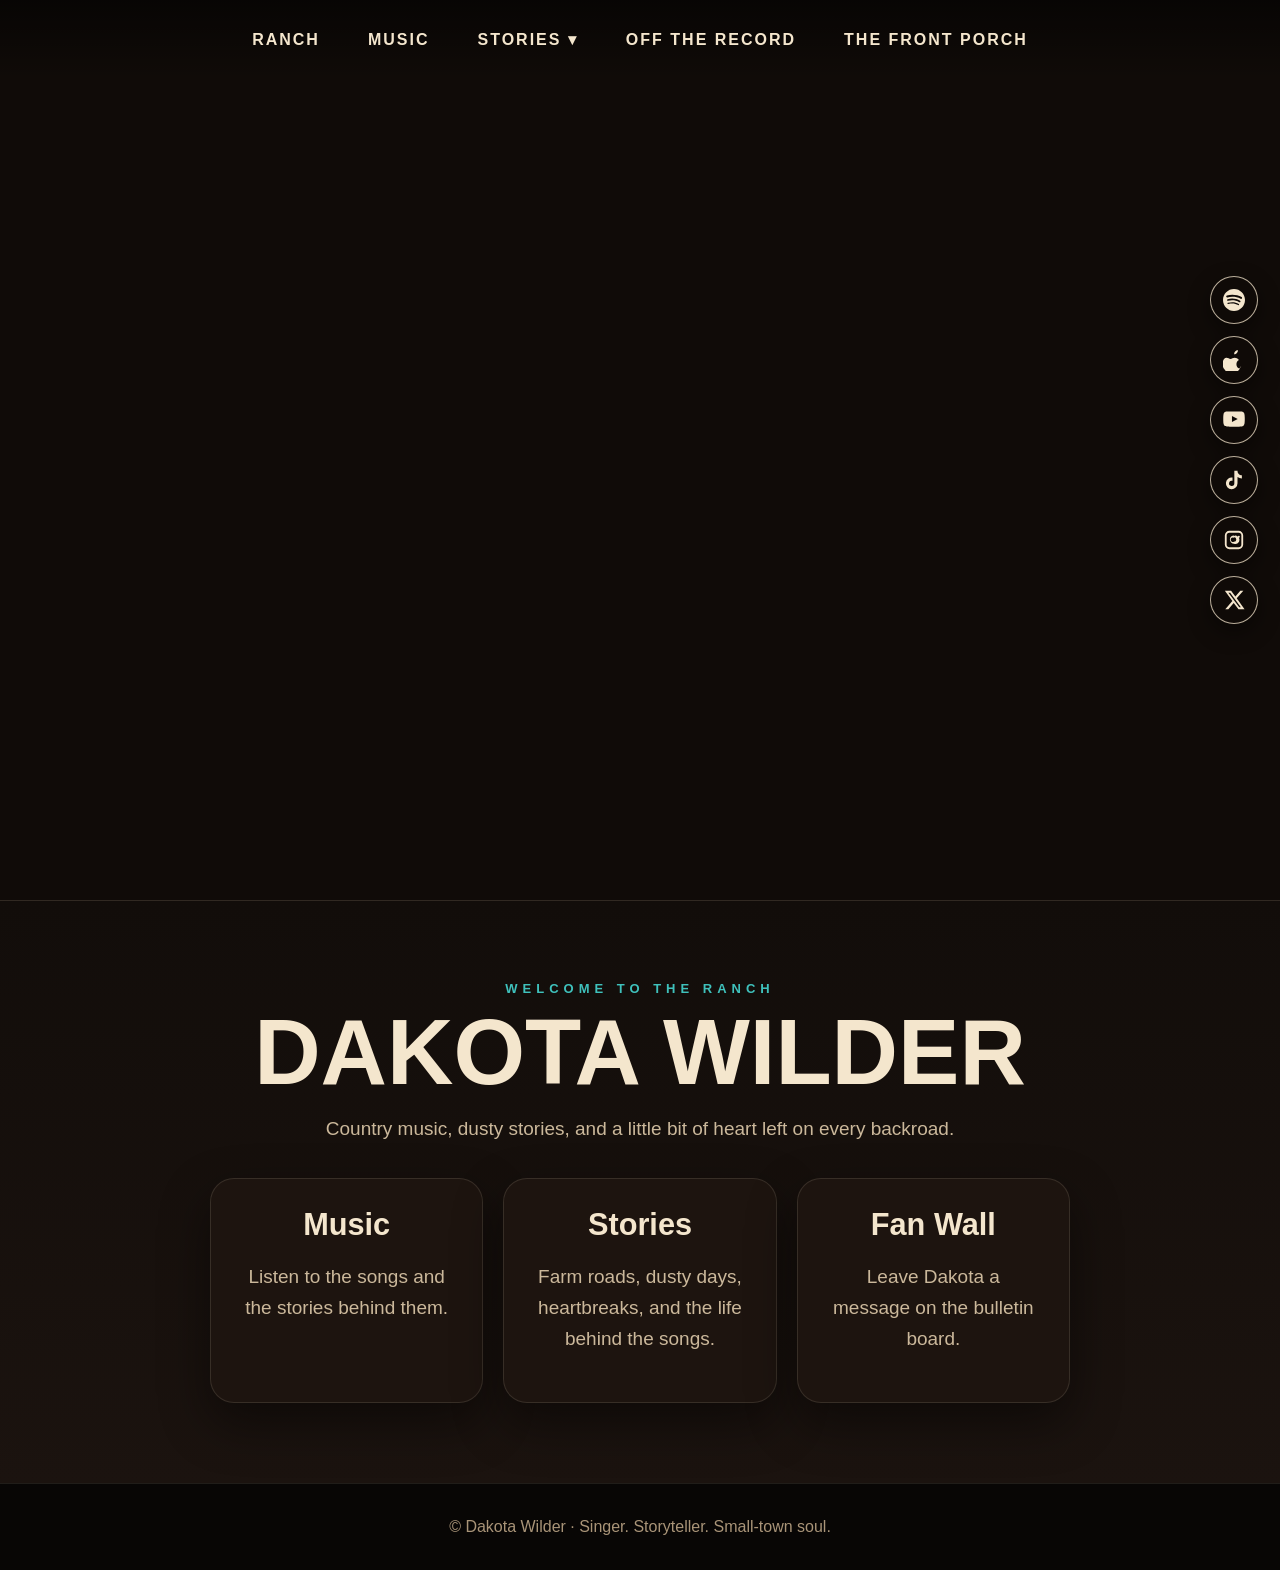
==== index.html @ b282b976 "Clean website structure and update music previews" ====
<!DOCTYPE html><html lang="en"><head><meta charset="UTF-8"><meta name="viewport" content="width=device-width, initial-scale=1.0"><title>Dakota Wilder | Official Website</title><meta name="description" content="Official website for country artist Dakota Wilder."><link rel="icon" href="favicon.ico" sizes="any"><link rel="icon" type="image/png" href="dw-favicon.png"><link rel="apple-touch-icon" href="dw-favicon.png"><link rel="stylesheet" href="css/styles.css"></head><body><header class="site-header"><button class="mobile-menu-btn" type="button">Menu</button><nav class="nav">
    <a class="nav-link" href="index.html">Ranch</a>
    <a class="nav-link" href="music.html">Music</a>

    <div class="nav-item">
        <button class="menu-toggle" type="button">Stories ▾</button>
        <div class="dropdown-menu">
            <a href="about.html">My Story</a>
            <a href="campfire-stories.html">Campfire Journal</a>
        </div>
    </div>

    <a class="nav-link" href="backroad-gallery.html">Off the Record</a>
    <a class="nav-link" href="fan-wall.html">The Front Porch</a>
</nav></header><div class="social-rail"><a class="icon-btn" href="https://open.spotify.com/artist/5qJsiSGEAFm5tGvDlnrL5n" target="_blank" rel="noopener" aria-label="Spotify"><svg viewBox="0 0 24 24"><path d="M12 0C5.37 0 0 5.37 0 12s5.37 12 12 12 12-5.37 12-12S18.63 0 12 0zm5.5 17.34c-.22.35-.69.46-1.04.24-2.86-1.75-6.46-2.15-10.7-1.18-.4.09-.8-.16-.89-.56-.09-.4.16-.8.56-.89 4.64-1.06 8.62-.6 11.83 1.36.35.22.46.68.24 1.03zm1.48-3.29c-.28.43-.85.56-1.28.28-3.27-2.01-8.25-2.59-12.12-1.42-.49.15-1.01-.13-1.16-.62-.15-.49.13-1.01.62-1.16 4.41-1.34 9.89-.69 13.66 1.62.43.27.56.84.28 1.3zm.13-3.42C15.18 8.3 8.7 8.09 4.95 9.22c-.59.18-1.21-.15-1.39-.74-.18-.59.15-1.21.74-1.39 4.31-1.31 11.46-1.06 16 1.63.53.31.71 1 .39 1.53-.31.53-1 .71-1.58.38z"/></svg></a><a class="icon-btn" href="https://music.apple.com/za/artist/dakota-wilder/1894577839" target="_blank" rel="noopener" aria-label="Apple Music"><svg viewBox="0 0 24 24"><path d="M16.36 1.43c0 1.08-.44 2.1-1.17 2.88-.76.82-2.02 1.45-3.03 1.36-.13-1.04.36-2.15 1.08-2.92.78-.84 2.14-1.48 3.12-1.32zm3.55 16.92c-.58 1.33-.86 1.93-1.61 3.11-1.05 1.62-2.53 3.64-4.36 3.66-1.63.02-2.05-1.06-4.26-1.04-2.21.01-2.67 1.07-4.3 1.05-1.83-.02-3.23-1.84-4.28-3.46C-1.93 16.94-.25 9.83 3.62 9.58c1.88-.12 3.05 1.22 4.6 1.22 1.5 0 2.42-1.23 4.58-1.23 1.64 0 3.38.89 4.58 2.43-4.02 2.2-3.37 7.94.53 9.35z"/></svg></a><a class="icon-btn" href="https://www.youtube.com/@dakotawilderofficial" target="_blank" rel="noopener" aria-label="YouTube"><svg viewBox="0 0 24 24"><path d="M23.5 6.2s-.23-1.63-.94-2.35c-.9-.94-1.91-.95-2.37-1C16.88 2.6 12 2.6 12 2.6h-.01s-4.88 0-8.19.25c-.46.05-1.47.06-2.37 1C.72 4.57.5 6.2.5 6.2S.26 8.12.26 10.04v1.8c0 1.92.24 3.84.24 3.84s.23 1.63.94 2.35c.9.94 2.08.91 2.61 1.01 1.89.18 7.95.24 7.95.24s4.89-.01 8.2-.26c.46-.05 1.47-.06 2.37-1 .71-.72.94-2.35.94-2.35s.24-1.92.24-3.84v-1.8c0-1.92-.24-3.84-.24-3.84zM9.78 14.2V7.54l6.28 3.34-6.28 3.32z"/></svg></a><a class="icon-btn" href="https://www.tiktok.com/@dakotawilderofficial" target="_blank" rel="noopener" aria-label="TikTok"><svg viewBox="0 0 24 24"><path d="M19.59 6.69a4.83 4.83 0 0 1-3.77-4.25V2h-3.45v13.67a2.89 2.89 0 1 1-2-2.75V9.4a6.33 6.33 0 1 0 5.45 6.27V8.72a8.16 8.16 0 0 0 4.77 1.52V6.79c-.34 0-.67-.04-1-.1z"/></svg></a><a class="icon-btn" href="https://www.instagram.com/dakotawildercountry/" target="_blank" rel="noopener" aria-label="Instagram"><svg viewBox="0 0 24 24"><path d="M7 2h10a5 5 0 0 1 5 5v10a5 5 0 0 1-5 5H7a5 5 0 0 1-5-5V7a5 5 0 0 1 5-5zm0 2a3 3 0 0 0-3 3v10a3 3 0 0 0 3 3h10a3 3 0 0 0 3-3V7a3 3 0 0 0-3-3H7zm5 3.5A4.5 4.5 0 1 1 12 16a4.5 4.5 0 0 1 0-9zm0 2A2.5 2.5 0 1 0 12 14a2.5 2.5 0 0 0 0-5zm5.25-2.15a1.1 1.1 0 1 1-1.1 1.1 1.1 1.1 0 0 1 1.1-1.1z"/></svg></a><a class="icon-btn" href="https://x.com/DakotaWCountry" target="_blank" rel="noopener" aria-label="X"><svg viewBox="0 0 24 24"><path d="M18.9 2h3.3l-7.2 8.2L23.5 22h-6.6l-5.2-6.8L5.8 22H2.5l7.7-8.8L2 2h6.8l4.7 6.2L18.9 2zm-1.2 17.9h1.8L7.8 4H5.9l11.8 15.9z"/></svg></a></div><section class="hero"></section><main><section class="section home-intro"><div class="wrap"><div class="eyebrow">Welcome to the Ranch</div><h1>Dakota Wilder</h1><p>Country music, dusty stories, and a little bit of heart left on every backroad.</p><div class="card-grid"><a class="feature-card" href="music.html"><h3>Music</h3><p>Listen to the songs and the stories behind them.</p></a><a class="feature-card" href="about.html"><h3>Stories</h3><p>Farm roads, dusty days, heartbreaks, and the life behind the songs.</p></a><a class="feature-card" href="fan-wall.html"><h3>Fan Wall</h3><p>Leave Dakota a message on the bulletin board.</p></a></div></div></section></main><footer class="site-footer">© Dakota Wilder · Singer. Storyteller. Small-town soul.</footer><script src="main.js"></script></body></html>
---- css/styles.css ----
:root{--bg:#100b08;--panel:#1d140f;--cream:#f4e6cd;--muted:#cbb89b;--line:#6e4a2d;--teal:#3fc1bc;--gold:#c9823c;--shadow:rgba(0,0,0,.45)}*{box-sizing:border-box}body{margin:0;background:var(--bg);color:var(--cream);font-family:"Avenir Next",Avenir,Montserrat,Helvetica,Arial,sans-serif}a{color:inherit;text-decoration:none}.site-header{position:fixed;top:0;left:0;right:0;z-index:1000;display:flex;justify-content:center;padding:18px 6%;background:linear-gradient(to bottom,rgba(8,5,3,.92),rgba(8,5,3,.62),rgba(8,5,3,0))}.nav{display:flex;gap:28px;align-items:center}.nav-link,.menu-toggle{border:0;background:transparent;color:var(--cream);font:inherit;font-weight:900;letter-spacing:2px;text-transform:uppercase;cursor:pointer;padding:12px 10px}.nav-item{position:relative}.dropdown-menu{position:absolute;top:100%;left:50%;transform:translateX(-50%);min-width:230px;padding:10px;background:rgba(29,20,15,.98);border:1px solid var(--line);border-radius:16px;box-shadow:0 20px 45px var(--shadow);display:none}.nav-item.open .dropdown-menu{display:block}.dropdown-menu a{display:block;padding:13px 14px;border-radius:10px;font-weight:750}.dropdown-menu a:hover{background:rgba(63,193,188,.14);color:var(--teal)}.mobile-menu-btn{display:none}.hero{min-height:100vh;position:relative;background:url("hero-desktop.webp") center/cover no-repeat}.hero:after{content:"";position:absolute;inset:0;background:linear-gradient(to bottom,rgba(0,0,0,0) 55%,var(--bg) 100%)}.social-rail{position:fixed;right:22px;top:50%;transform:translateY(-50%);z-index:950;display:flex;flex-direction:column;gap:12px}.icon-btn{width:48px;height:48px;border-radius:50%;display:flex;align-items:center;justify-content:center;background:rgba(16,11,8,.78);border:1px solid rgba(244,230,205,.75);color:var(--cream);box-shadow:0 8px 22px var(--shadow);transition:.18s ease}.icon-btn:hover{color:var(--teal);border-color:var(--teal);transform:translateY(-2px)}.icon-btn svg{width:22px;height:22px;fill:currentColor}.section{padding:80px 7%;border-top:1px solid rgba(244,230,205,.1)}.wrap{max-width:1180px;margin:0 auto}.eyebrow{color:var(--teal);letter-spacing:5px;text-transform:uppercase;font-weight:900;font-size:13px;margin-bottom:14px}h1,h2,h3{margin:0;color:var(--cream)}h1{font-size:clamp(42px,8vw,92px);line-height:.92;text-transform:uppercase}h2{font-size:clamp(34px,5vw,58px);line-height:1.02;text-transform:uppercase}h3{font-size:clamp(22px,2.4vw,32px)}p{font-size:19px;line-height:1.62;color:var(--muted)}.home-intro{background:linear-gradient(180deg,#120d0a,#1b130f)}.home-intro .wrap{max-width:860px;text-align:center}.card-grid{display:grid;grid-template-columns:repeat(3,1fr);gap:20px;margin-top:34px}.feature-card,.note-card{background:var(--panel);border:1px solid rgba(244,230,205,.12);border-radius:24px;padding:28px;box-shadow:0 20px 50px var(--shadow)}.feature-card:hover{border-color:rgba(63,193,188,.55)}.page-hero{min-height:52vh;display:flex;align-items:end;padding:130px 7% 70px;background:linear-gradient(to bottom,rgba(16,11,8,.35),var(--bg)),url("hero-desktop.webp") center/cover no-repeat}.music-stack{display:grid;gap:38px}.song-row{display:grid;grid-template-columns:320px 1fr;gap:36px;align-items:center;background:var(--panel);border:1px solid rgba(244,230,205,.12);border-radius:28px;padding:24px;box-shadow:0 20px 50px var(--shadow)}.song-cover-wrap{position:relative;border-radius:22px;overflow:hidden}.song-cover{width:100%;aspect-ratio:1/1;object-fit:cover;border-radius:22px}.preview-badge{position:absolute;left:14px;bottom:14px;display:flex;align-items:center;gap:8px;padding:9px 12px;border-radius:999px;background:rgba(16,11,8,.82);border:1px solid rgba(244,230,205,.65);font-weight:900;font-size:13px}.preview-badge svg{width:16px;height:16px;fill:currentColor}.release-date{color:var(--gold);font-weight:900;letter-spacing:2px;text-transform:uppercase;margin:8px 0 14px}.stream-icons{display:flex;flex-wrap:wrap;gap:14px;margin-top:22px}.lyrics-panel{margin-top:24px;background:rgba(255,255,255,.025);border:1px solid rgba(244,230,205,.1);border-radius:20px;padding:16px}.lyrics-panel summary{cursor:pointer;font-weight:900}.lyrics-panel img{margin-top:16px;border-radius:14px;width:100%;background:#efe1c5}.story-layout{display:grid;grid-template-columns:1.1fr .9fr;gap:40px}.placeholder{min-height:260px;border:1px dashed rgba(244,230,205,.25);border-radius:24px;display:flex;align-items:center;justify-content:center;text-align:center;color:var(--muted);background:rgba(255,255,255,.025);padding:25px}.fan-form{display:grid;gap:14px;max-width:680px}input,textarea{width:100%;padding:16px 18px;border-radius:14px;border:1px solid rgba(244,230,205,.22);background:#0c0806;color:var(--cream);font:inherit}textarea{min-height:150px}.btn{border:0;border-radius:999px;padding:15px 24px;background:linear-gradient(90deg,var(--gold),var(--teal));color:#120d0a;font-weight:900;cursor:pointer}.site-footer{padding:34px 20px;text-align:center;color:#a99478;background:#080605;border-top:1px solid rgba(244,230,205,.1)}@media(max-width:900px){.site-header{padding:13px 16px;background:rgba(8,5,3,.93);justify-content:space-between}.mobile-menu-btn{display:block;border:1px solid rgba(244,230,205,.35);background:rgba(244,230,205,.06);color:var(--cream);border-radius:12px;padding:10px 12px;font-weight:900}.nav{position:absolute;top:100%;left:0;right:0;flex-direction:column;align-items:stretch;gap:0;background:rgba(8,5,3,.98);border-top:1px solid rgba(244,230,205,.12);display:none;padding:10px 16px 18px}.site-header.open .nav{display:flex}.nav-link,.menu-toggle{text-align:left;width:100%;padding:14px 4px}.dropdown-menu{position:static;transform:none;min-width:0;box-shadow:none;margin:0 0 10px;border-radius:14px}.hero{min-height:100vh;background:url("hero-mobile.webp") center top/cover no-repeat}.social-rail{right:10px;bottom:16px;top:auto;transform:none;gap:8px}.icon-btn{width:40px;height:40px}.icon-btn svg{width:19px;height:19px}.section{padding:58px 22px}.card-grid,.song-row,.story-layout{grid-template-columns:1fr}.page-hero{min-height:44vh;padding:115px 22px 48px;background:linear-gradient(to bottom,rgba(16,11,8,.3),var(--bg)),url("hero-mobile.webp") center top/cover no-repeat}}
/* Final Dakota navigation polish */

.site-header{
    position:absolute;
    top:0;
    left:0;
    width:100%;
    z-index:1000;
    background:linear-gradient(to bottom, rgba(0,0,0,.55), rgba(0,0,0,0));
    border-bottom:none;
}

.nav{
    position:relative;
    z-index:1001;
}

.nav-item{
    position:relative;
}

.dropdown-menu{
    position:absolute;
    top:100%;
    left:50%;
    transform:translateX(-50%);
    min-width:260px;
    padding:22px 0;
    margin-top:14px;
    background:rgba(24,14,10,.94);
    border:1px solid rgba(180,119,65,.45);
    border-radius:20px;
    box-shadow:0 20px 50px rgba(0,0,0,.45);
    backdrop-filter:blur(10px);
    z-index:2000;
}

.dropdown-menu a{
    display:block;
    padding:14px 32px;
    color:#fff2dc;
    text-decoration:none;
    font-weight:800;
    letter-spacing:.02em;
}

.dropdown-menu a:hover{
    color:#3fd0cf;
}

.page-hero{
    min-height:430px;
    background-size:cover;
    background-position:center;
    background-repeat:no-repeat;
}

.page-hero .wrap{
    display:none;
}

@media (max-width:768px){
    .site-header{
        position:absolute;
        background:linear-gradient(to bottom, rgba(0,0,0,.72), rgba(0,0,0,0));
    }

    .dropdown-menu{
        position:static;
        transform:none;
        margin-top:12px;
        min-width:100%;
    }

    .page-hero{
        min-height:330px;
    }
}
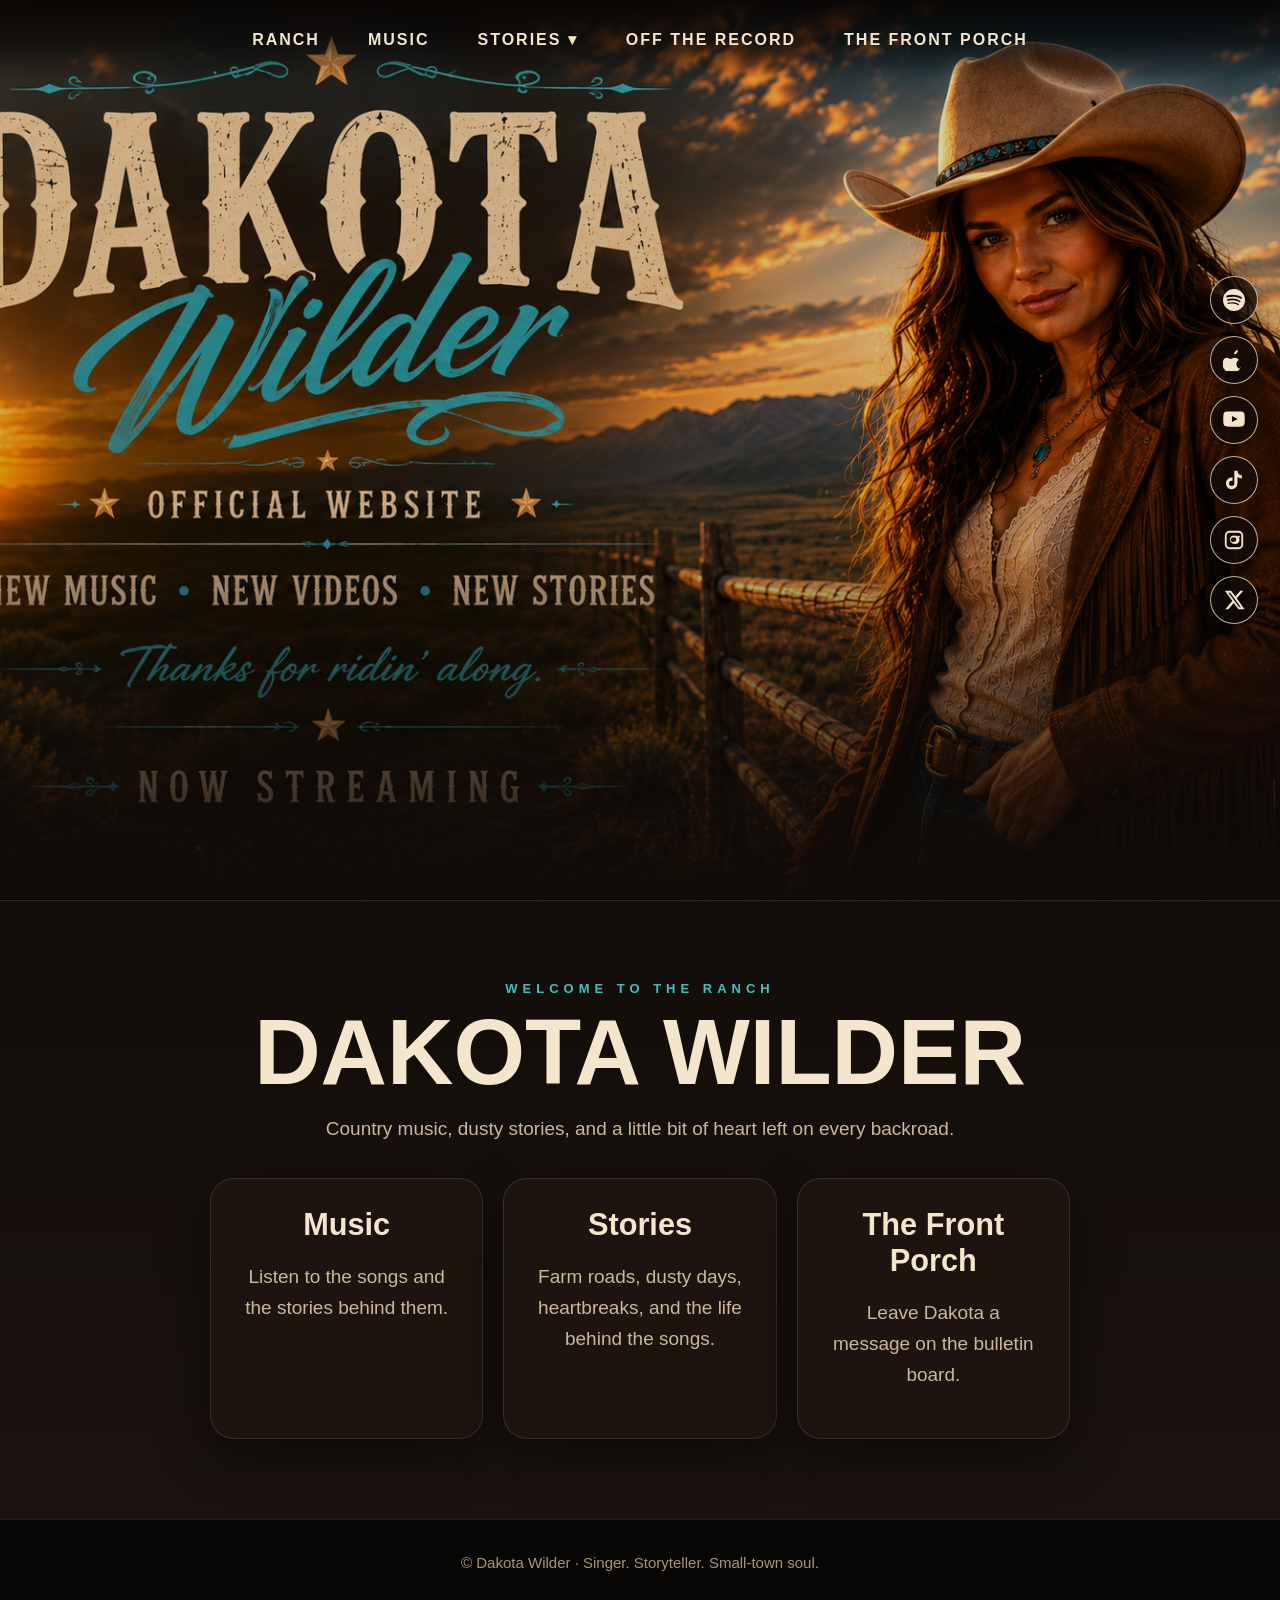
==== commit e67e9136: "Website v1.1 fixes" ====
--- a/index.html
+++ b/index.html
@@ -1,15 +1 @@
-<!DOCTYPE html><html lang="en"><head><meta charset="UTF-8"><meta name="viewport" content="width=device-width, initial-scale=1.0"><title>Dakota Wilder | Official Website</title><meta name="description" content="Official website for country artist Dakota Wilder."><link rel="icon" href="favicon.ico" sizes="any"><link rel="icon" type="image/png" href="dw-favicon.png"><link rel="apple-touch-icon" href="dw-favicon.png"><link rel="stylesheet" href="css/styles.css"></head><body><header class="site-header"><button class="mobile-menu-btn" type="button">Menu</button><nav class="nav">
-    <a class="nav-link" href="index.html">Ranch</a>
-    <a class="nav-link" href="music.html">Music</a>
-
-    <div class="nav-item">
-        <button class="menu-toggle" type="button">Stories ▾</button>
-        <div class="dropdown-menu">
-            <a href="about.html">My Story</a>
-            <a href="campfire-stories.html">Campfire Journal</a>
-        </div>
-    </div>
-
-    <a class="nav-link" href="backroad-gallery.html">Off the Record</a>
-    <a class="nav-link" href="fan-wall.html">The Front Porch</a>
-</nav></header><div class="social-rail"><a class="icon-btn" href="https://open.spotify.com/artist/5qJsiSGEAFm5tGvDlnrL5n" target="_blank" rel="noopener" aria-label="Spotify"><svg viewBox="0 0 24 24"><path d="M12 0C5.37 0 0 5.37 0 12s5.37 12 12 12 12-5.37 12-12S18.63 0 12 0zm5.5 17.34c-.22.35-.69.46-1.04.24-2.86-1.75-6.46-2.15-10.7-1.18-.4.09-.8-.16-.89-.56-.09-.4.16-.8.56-.89 4.64-1.06 8.62-.6 11.83 1.36.35.22.46.68.24 1.03zm1.48-3.29c-.28.43-.85.56-1.28.28-3.27-2.01-8.25-2.59-12.12-1.42-.49.15-1.01-.13-1.16-.62-.15-.49.13-1.01.62-1.16 4.41-1.34 9.89-.69 13.66 1.62.43.27.56.84.28 1.3zm.13-3.42C15.18 8.3 8.7 8.09 4.95 9.22c-.59.18-1.21-.15-1.39-.74-.18-.59.15-1.21.74-1.39 4.31-1.31 11.46-1.06 16 1.63.53.31.71 1 .39 1.53-.31.53-1 .71-1.58.38z"/></svg></a><a class="icon-btn" href="https://music.apple.com/za/artist/dakota-wilder/1894577839" target="_blank" rel="noopener" aria-label="Apple Music"><svg viewBox="0 0 24 24"><path d="M16.36 1.43c0 1.08-.44 2.1-1.17 2.88-.76.82-2.02 1.45-3.03 1.36-.13-1.04.36-2.15 1.08-2.92.78-.84 2.14-1.48 3.12-1.32zm3.55 16.92c-.58 1.33-.86 1.93-1.61 3.11-1.05 1.62-2.53 3.64-4.36 3.66-1.63.02-2.05-1.06-4.26-1.04-2.21.01-2.67 1.07-4.3 1.05-1.83-.02-3.23-1.84-4.28-3.46C-1.93 16.94-.25 9.83 3.62 9.58c1.88-.12 3.05 1.22 4.6 1.22 1.5 0 2.42-1.23 4.58-1.23 1.64 0 3.38.89 4.58 2.43-4.02 2.2-3.37 7.94.53 9.35z"/></svg></a><a class="icon-btn" href="https://www.youtube.com/@dakotawilderofficial" target="_blank" rel="noopener" aria-label="YouTube"><svg viewBox="0 0 24 24"><path d="M23.5 6.2s-.23-1.63-.94-2.35c-.9-.94-1.91-.95-2.37-1C16.88 2.6 12 2.6 12 2.6h-.01s-4.88 0-8.19.25c-.46.05-1.47.06-2.37 1C.72 4.57.5 6.2.5 6.2S.26 8.12.26 10.04v1.8c0 1.92.24 3.84.24 3.84s.23 1.63.94 2.35c.9.94 2.08.91 2.61 1.01 1.89.18 7.95.24 7.95.24s4.89-.01 8.2-.26c.46-.05 1.47-.06 2.37-1 .71-.72.94-2.35.94-2.35s.24-1.92.24-3.84v-1.8c0-1.92-.24-3.84-.24-3.84zM9.78 14.2V7.54l6.28 3.34-6.28 3.32z"/></svg></a><a class="icon-btn" href="https://www.tiktok.com/@dakotawilderofficial" target="_blank" rel="noopener" aria-label="TikTok"><svg viewBox="0 0 24 24"><path d="M19.59 6.69a4.83 4.83 0 0 1-3.77-4.25V2h-3.45v13.67a2.89 2.89 0 1 1-2-2.75V9.4a6.33 6.33 0 1 0 5.45 6.27V8.72a8.16 8.16 0 0 0 4.77 1.52V6.79c-.34 0-.67-.04-1-.1z"/></svg></a><a class="icon-btn" href="https://www.instagram.com/dakotawildercountry/" target="_blank" rel="noopener" aria-label="Instagram"><svg viewBox="0 0 24 24"><path d="M7 2h10a5 5 0 0 1 5 5v10a5 5 0 0 1-5 5H7a5 5 0 0 1-5-5V7a5 5 0 0 1 5-5zm0 2a3 3 0 0 0-3 3v10a3 3 0 0 0 3 3h10a3 3 0 0 0 3-3V7a3 3 0 0 0-3-3H7zm5 3.5A4.5 4.5 0 1 1 12 16a4.5 4.5 0 0 1 0-9zm0 2A2.5 2.5 0 1 0 12 14a2.5 2.5 0 0 0 0-5zm5.25-2.15a1.1 1.1 0 1 1-1.1 1.1 1.1 1.1 0 0 1 1.1-1.1z"/></svg></a><a class="icon-btn" href="https://x.com/DakotaWCountry" target="_blank" rel="noopener" aria-label="X"><svg viewBox="0 0 24 24"><path d="M18.9 2h3.3l-7.2 8.2L23.5 22h-6.6l-5.2-6.8L5.8 22H2.5l7.7-8.8L2 2h6.8l4.7 6.2L18.9 2zm-1.2 17.9h1.8L7.8 4H5.9l11.8 15.9z"/></svg></a></div><section class="hero"></section><main><section class="section home-intro"><div class="wrap"><div class="eyebrow">Welcome to the Ranch</div><h1>Dakota Wilder</h1><p>Country music, dusty stories, and a little bit of heart left on every backroad.</p><div class="card-grid"><a class="feature-card" href="music.html"><h3>Music</h3><p>Listen to the songs and the stories behind them.</p></a><a class="feature-card" href="about.html"><h3>Stories</h3><p>Farm roads, dusty days, heartbreaks, and the life behind the songs.</p></a><a class="feature-card" href="fan-wall.html"><h3>Fan Wall</h3><p>Leave Dakota a message on the bulletin board.</p></a></div></div></section></main><footer class="site-footer">© Dakota Wilder · Singer. Storyteller. Small-town soul.</footer><script src="main.js"></script></body></html>
+<!DOCTYPE html><html lang="en"><head><meta charset="UTF-8"><meta name="viewport" content="width=device-width, initial-scale=1.0"><title>Dakota Wilder | Official Website</title><meta name="description" content="Official website for country artist Dakota Wilder."><link rel="icon" href="img/ui/dw-favicon.png" sizes="any"><link rel="icon" type="image/png" href="img/ui/dw-favicon.png"><link rel="apple-touch-icon" href="img/ui/dw-favicon.png"><link rel="stylesheet" href="css/styles.css"></head><body><header class="site-header"><button class="mobile-menu-btn" type="button" aria-label="Open menu" aria-expanded="false"></button><nav class="nav" aria-label="Main navigation"><a class="nav-link" href="index.html">Ranch</a><a class="nav-link" href="music.html">Music</a><div class="nav-item"><button class="menu-toggle" type="button" aria-expanded="false">Stories ▾</button><div class="dropdown-menu"><a href="about.html">My Story</a><a href="campfire-journal.html">Campfire Journal</a></div></div><a class="nav-link" href="off-the-record.html">Off the Record</a><a class="nav-link" href="front-porch.html">The Front Porch</a></nav></header><div class="social-rail"><a class="icon-btn" href="https://open.spotify.com/artist/5qJsiSGEAFm5tGvDlnrL5n" target="_blank" rel="noopener" aria-label="Spotify"><svg viewBox="0 0 24 24"><path d="M12 0C5.37 0 0 5.37 0 12s5.37 12 12 12 12-5.37 12-12S18.63 0 12 0zm5.5 17.34c-.22.35-.69.46-1.04.24-2.86-1.75-6.46-2.15-10.7-1.18-.4.09-.8-.16-.89-.56-.09-.4.16-.8.56-.89 4.64-1.06 8.62-.6 11.83 1.36.35.22.46.68.24 1.03zm1.48-3.29c-.28.43-.85.56-1.28.28-3.27-2.01-8.25-2.59-12.12-1.42-.49.15-1.01-.13-1.16-.62-.15-.49.13-1.01.62-1.16 4.41-1.34 9.89-.69 13.66 1.62.43.27.56.84.28 1.3zm.13-3.42C15.18 8.3 8.7 8.09 4.95 9.22c-.59.18-1.21-.15-1.39-.74-.18-.59.15-1.21.74-1.39 4.31-1.31 11.46-1.06 16 1.63.53.31.71 1 .39 1.53-.31.53-1 .71-1.58.38z"/></svg></a><a class="icon-btn" href="https://music.apple.com/za/artist/dakota-wilder/1894577839" target="_blank" rel="noopener" aria-label="Apple Music"><svg viewBox="0 0 24 24"><path d="M16.36 1.43c0 1.08-.44 2.1-1.17 2.88-.76.82-2.02 1.45-3.03 1.36-.13-1.04.36-2.15 1.08-2.92.78-.84 2.14-1.48 3.12-1.32zm3.55 16.92c-.58 1.33-.86 1.93-1.61 3.11-1.05 1.62-2.53 3.64-4.36 3.66-1.63.02-2.05-1.06-4.26-1.04-2.21.01-2.67 1.07-4.3 1.05-1.83-.02-3.23-1.84-4.28-3.46C-1.93 16.94-.25 9.83 3.62 9.58c1.88-.12 3.05 1.22 4.6 1.22 1.5 0 2.42-1.23 4.58-1.23 1.64 0 3.38.89 4.58 2.43-4.02 2.2-3.37 7.94.53 9.35z"/></svg></a><a class="icon-btn" href="https://www.youtube.com/@dakotawilderofficial" target="_blank" rel="noopener" aria-label="YouTube"><svg viewBox="0 0 24 24"><path d="M23.5 6.2s-.23-1.63-.94-2.35c-.9-.94-1.91-.95-2.37-1C16.88 2.6 12 2.6 12 2.6h-.01s-4.88 0-8.19.25c-.46.05-1.47.06-2.37 1C.72 4.57.5 6.2.5 6.2S.26 8.12.26 10.04v1.8c0 1.92.24 3.84.24 3.84s.23 1.63.94 2.35c.9.94 2.08.91 2.61 1.01 1.89.18 7.95.24 7.95.24s4.89-.01 8.2-.26c.46-.05 1.47-.06 2.37-1 .71-.72.94-2.35.94-2.35s.24-1.92.24-3.84v-1.8c0-1.92-.24-3.84-.24-3.84zM9.78 14.2V7.54l6.28 3.34-6.28 3.32z"/></svg></a><a class="icon-btn" href="https://www.tiktok.com/@dakotawilderofficial" target="_blank" rel="noopener" aria-label="TikTok"><svg viewBox="0 0 24 24"><path d="M19.59 6.69a4.83 4.83 0 0 1-3.77-4.25V2h-3.45v13.67a2.89 2.89 0 1 1-2-2.75V9.4a6.33 6.33 0 1 0 5.45 6.27V8.72a8.16 8.16 0 0 0 4.77 1.52V6.79c-.34 0-.67-.04-1-.1z"/></svg></a><a class="icon-btn" href="https://www.instagram.com/dakotawildercountry/" target="_blank" rel="noopener" aria-label="Instagram"><svg viewBox="0 0 24 24"><path d="M7 2h10a5 5 0 0 1 5 5v10a5 5 0 0 1-5 5H7a5 5 0 0 1-5-5V7a5 5 0 0 1 5-5zm0 2a3 3 0 0 0-3 3v10a3 3 0 0 0 3 3h10a3 3 0 0 0 3-3V7a3 3 0 0 0-3-3H7zm5 3.5A4.5 4.5 0 1 1 12 16a4.5 4.5 0 0 1 0-9zm0 2A2.5 2.5 0 1 0 12 14a2.5 2.5 0 0 0 0-5zm5.25-2.15a1.1 1.1 0 1 1-1.1 1.1 1.1 1.1 0 0 1 1.1-1.1z"/></svg></a><a class="icon-btn" href="https://x.com/DakotaWCountry" target="_blank" rel="noopener" aria-label="X"><svg viewBox="0 0 24 24"><path d="M18.9 2h3.3l-7.2 8.2L23.5 22h-6.6l-5.2-6.8L5.8 22H2.5l7.7-8.8L2 2h6.8l4.7 6.2L18.9 2zm-1.2 17.9h1.8L7.8 4H5.9l11.8 15.9z"/></svg></a></div><section class="hero" aria-label="Dakota Wilder"></section><main><section class="section home-intro"><div class="wrap"><div class="eyebrow">Welcome to the Ranch</div><h1>Dakota Wilder</h1><p>Country music, dusty stories, and a little bit of heart left on every backroad.</p><div class="card-grid"><a class="feature-card" href="music.html"><h3>Music</h3><p>Listen to the songs and the stories behind them.</p></a><a class="feature-card" href="about.html"><h3>Stories</h3><p>Farm roads, dusty days, heartbreaks, and the life behind the songs.</p></a><a class="feature-card" href="front-porch.html"><h3>The Front Porch</h3><p>Leave Dakota a message on the bulletin board.</p></a></div></div></section></main><footer class="site-footer">© Dakota Wilder · Singer. Storyteller. Small-town soul.</footer><script src="js/main.js"></script></body></html>
--- a/css/styles.css
+++ b/css/styles.css
@@ -1,79 +1 @@
-:root{--bg:#100b08;--panel:#1d140f;--cream:#f4e6cd;--muted:#cbb89b;--line:#6e4a2d;--teal:#3fc1bc;--gold:#c9823c;--shadow:rgba(0,0,0,.45)}*{box-sizing:border-box}body{margin:0;background:var(--bg);color:var(--cream);font-family:"Avenir Next",Avenir,Montserrat,Helvetica,Arial,sans-serif}a{color:inherit;text-decoration:none}.site-header{position:fixed;top:0;left:0;right:0;z-index:1000;display:flex;justify-content:center;padding:18px 6%;background:linear-gradient(to bottom,rgba(8,5,3,.92),rgba(8,5,3,.62),rgba(8,5,3,0))}.nav{display:flex;gap:28px;align-items:center}.nav-link,.menu-toggle{border:0;background:transparent;color:var(--cream);font:inherit;font-weight:900;letter-spacing:2px;text-transform:uppercase;cursor:pointer;padding:12px 10px}.nav-item{position:relative}.dropdown-menu{position:absolute;top:100%;left:50%;transform:translateX(-50%);min-width:230px;padding:10px;background:rgba(29,20,15,.98);border:1px solid var(--line);border-radius:16px;box-shadow:0 20px 45px var(--shadow);display:none}.nav-item.open .dropdown-menu{display:block}.dropdown-menu a{display:block;padding:13px 14px;border-radius:10px;font-weight:750}.dropdown-menu a:hover{background:rgba(63,193,188,.14);color:var(--teal)}.mobile-menu-btn{display:none}.hero{min-height:100vh;position:relative;background:url("hero-desktop.webp") center/cover no-repeat}.hero:after{content:"";position:absolute;inset:0;background:linear-gradient(to bottom,rgba(0,0,0,0) 55%,var(--bg) 100%)}.social-rail{position:fixed;right:22px;top:50%;transform:translateY(-50%);z-index:950;display:flex;flex-direction:column;gap:12px}.icon-btn{width:48px;height:48px;border-radius:50%;display:flex;align-items:center;justify-content:center;background:rgba(16,11,8,.78);border:1px solid rgba(244,230,205,.75);color:var(--cream);box-shadow:0 8px 22px var(--shadow);transition:.18s ease}.icon-btn:hover{color:var(--teal);border-color:var(--teal);transform:translateY(-2px)}.icon-btn svg{width:22px;height:22px;fill:currentColor}.section{padding:80px 7%;border-top:1px solid rgba(244,230,205,.1)}.wrap{max-width:1180px;margin:0 auto}.eyebrow{color:var(--teal);letter-spacing:5px;text-transform:uppercase;font-weight:900;font-size:13px;margin-bottom:14px}h1,h2,h3{margin:0;color:var(--cream)}h1{font-size:clamp(42px,8vw,92px);line-height:.92;text-transform:uppercase}h2{font-size:clamp(34px,5vw,58px);line-height:1.02;text-transform:uppercase}h3{font-size:clamp(22px,2.4vw,32px)}p{font-size:19px;line-height:1.62;color:var(--muted)}.home-intro{background:linear-gradient(180deg,#120d0a,#1b130f)}.home-intro .wrap{max-width:860px;text-align:center}.card-grid{display:grid;grid-template-columns:repeat(3,1fr);gap:20px;margin-top:34px}.feature-card,.note-card{background:var(--panel);border:1px solid rgba(244,230,205,.12);border-radius:24px;padding:28px;box-shadow:0 20px 50px var(--shadow)}.feature-card:hover{border-color:rgba(63,193,188,.55)}.page-hero{min-height:52vh;display:flex;align-items:end;padding:130px 7% 70px;background:linear-gradient(to bottom,rgba(16,11,8,.35),var(--bg)),url("hero-desktop.webp") center/cover no-repeat}.music-stack{display:grid;gap:38px}.song-row{display:grid;grid-template-columns:320px 1fr;gap:36px;align-items:center;background:var(--panel);border:1px solid rgba(244,230,205,.12);border-radius:28px;padding:24px;box-shadow:0 20px 50px var(--shadow)}.song-cover-wrap{position:relative;border-radius:22px;overflow:hidden}.song-cover{width:100%;aspect-ratio:1/1;object-fit:cover;border-radius:22px}.preview-badge{position:absolute;left:14px;bottom:14px;display:flex;align-items:center;gap:8px;padding:9px 12px;border-radius:999px;background:rgba(16,11,8,.82);border:1px solid rgba(244,230,205,.65);font-weight:900;font-size:13px}.preview-badge svg{width:16px;height:16px;fill:currentColor}.release-date{color:var(--gold);font-weight:900;letter-spacing:2px;text-transform:uppercase;margin:8px 0 14px}.stream-icons{display:flex;flex-wrap:wrap;gap:14px;margin-top:22px}.lyrics-panel{margin-top:24px;background:rgba(255,255,255,.025);border:1px solid rgba(244,230,205,.1);border-radius:20px;padding:16px}.lyrics-panel summary{cursor:pointer;font-weight:900}.lyrics-panel img{margin-top:16px;border-radius:14px;width:100%;background:#efe1c5}.story-layout{display:grid;grid-template-columns:1.1fr .9fr;gap:40px}.placeholder{min-height:260px;border:1px dashed rgba(244,230,205,.25);border-radius:24px;display:flex;align-items:center;justify-content:center;text-align:center;color:var(--muted);background:rgba(255,255,255,.025);padding:25px}.fan-form{display:grid;gap:14px;max-width:680px}input,textarea{width:100%;padding:16px 18px;border-radius:14px;border:1px solid rgba(244,230,205,.22);background:#0c0806;color:var(--cream);font:inherit}textarea{min-height:150px}.btn{border:0;border-radius:999px;padding:15px 24px;background:linear-gradient(90deg,var(--gold),var(--teal));color:#120d0a;font-weight:900;cursor:pointer}.site-footer{padding:34px 20px;text-align:center;color:#a99478;background:#080605;border-top:1px solid rgba(244,230,205,.1)}@media(max-width:900px){.site-header{padding:13px 16px;background:rgba(8,5,3,.93);justify-content:space-between}.mobile-menu-btn{display:block;border:1px solid rgba(244,230,205,.35);background:rgba(244,230,205,.06);color:var(--cream);border-radius:12px;padding:10px 12px;font-weight:900}.nav{position:absolute;top:100%;left:0;right:0;flex-direction:column;align-items:stretch;gap:0;background:rgba(8,5,3,.98);border-top:1px solid rgba(244,230,205,.12);display:none;padding:10px 16px 18px}.site-header.open .nav{display:flex}.nav-link,.menu-toggle{text-align:left;width:100%;padding:14px 4px}.dropdown-menu{position:static;transform:none;min-width:0;box-shadow:none;margin:0 0 10px;border-radius:14px}.hero{min-height:100vh;background:url("hero-mobile.webp") center top/cover no-repeat}.social-rail{right:10px;bottom:16px;top:auto;transform:none;gap:8px}.icon-btn{width:40px;height:40px}.icon-btn svg{width:19px;height:19px}.section{padding:58px 22px}.card-grid,.song-row,.story-layout{grid-template-columns:1fr}.page-hero{min-height:44vh;padding:115px 22px 48px;background:linear-gradient(to bottom,rgba(16,11,8,.3),var(--bg)),url("hero-mobile.webp") center top/cover no-repeat}}
-/* Final Dakota navigation polish */
-
-.site-header{
-    position:absolute;
-    top:0;
-    left:0;
-    width:100%;
-    z-index:1000;
-    background:linear-gradient(to bottom, rgba(0,0,0,.55), rgba(0,0,0,0));
-    border-bottom:none;
-}
-
-.nav{
-    position:relative;
-    z-index:1001;
-}
-
-.nav-item{
-    position:relative;
-}
-
-.dropdown-menu{
-    position:absolute;
-    top:100%;
-    left:50%;
-    transform:translateX(-50%);
-    min-width:260px;
-    padding:22px 0;
-    margin-top:14px;
-    background:rgba(24,14,10,.94);
-    border:1px solid rgba(180,119,65,.45);
-    border-radius:20px;
-    box-shadow:0 20px 50px rgba(0,0,0,.45);
-    backdrop-filter:blur(10px);
-    z-index:2000;
-}
-
-.dropdown-menu a{
-    display:block;
-    padding:14px 32px;
-    color:#fff2dc;
-    text-decoration:none;
-    font-weight:800;
-    letter-spacing:.02em;
-}
-
-.dropdown-menu a:hover{
-    color:#3fd0cf;
-}
-
-.page-hero{
-    min-height:430px;
-    background-size:cover;
-    background-position:center;
-    background-repeat:no-repeat;
-}
-
-.page-hero .wrap{
-    display:none;
-}
-
-@media (max-width:768px){
-    .site-header{
-        position:absolute;
-        background:linear-gradient(to bottom, rgba(0,0,0,.72), rgba(0,0,0,0));
-    }
-
-    .dropdown-menu{
-        position:static;
-        transform:none;
-        margin-top:12px;
-        min-width:100%;
-    }
-
-    .page-hero{
-        min-height:330px;
-    }
-}
+:root{--bg:#100b08;--panel:#1d140f;--cream:#f4e6cd;--muted:#cbb89b;--line:#6e4a2d;--teal:#3fc1bc;--gold:#c9823c;--shadow:rgba(0,0,0,.45)}*{box-sizing:border-box}html{scroll-behavior:smooth}body{margin:0;background:var(--bg);color:var(--cream);font-family:"Avenir Next",Avenir,Montserrat,Helvetica,Arial,sans-serif;overflow-x:hidden}a{color:inherit;text-decoration:none}img,video{max-width:100%}.site-header{position:fixed;top:0;left:0;right:0;z-index:1000;display:flex;justify-content:center;padding:18px 6%;background:linear-gradient(to bottom,rgba(8,5,3,.92),rgba(8,5,3,.62),rgba(8,5,3,0));pointer-events:none}.site-header>*{pointer-events:auto}.nav{display:flex;gap:28px;align-items:center}.nav-link,.menu-toggle{border:0;background:transparent;color:var(--cream);font:inherit;font-weight:900;letter-spacing:2px;text-transform:uppercase;cursor:pointer;padding:12px 10px}.nav-link:hover,.menu-toggle:hover{color:var(--teal)}.nav-item{position:relative}.dropdown-menu{position:absolute;top:100%;left:50%;transform:translateX(-50%);min-width:260px;padding:12px;background:rgba(29,20,15,.98);border:1px solid rgba(180,119,65,.45);border-radius:18px;box-shadow:0 20px 45px var(--shadow);display:none;backdrop-filter:blur(10px)}.nav-item.open .dropdown-menu,.nav-item:hover .dropdown-menu{display:block}.dropdown-menu a{display:block;padding:13px 16px;border-radius:10px;font-weight:800;color:#fff2dc}.dropdown-menu a:hover{background:rgba(63,193,188,.14);color:var(--teal)}.mobile-menu-btn{display:none}.hero{min-height:100vh;position:relative;background:linear-gradient(rgba(10,7,5,.15),rgba(10,7,5,.2)),url("../img/headers/hero-desktop.webp") center/cover no-repeat}.hero:after{content:"";position:absolute;inset:0;background:linear-gradient(to bottom,rgba(0,0,0,0) 55%,var(--bg) 100%)}.page-hero{min-height:430px;background-size:cover;background-position:center;background-repeat:no-repeat;border-bottom:1px solid rgba(244,230,205,.08)}.page-hero-music{min-height:520px;background-image:linear-gradient(rgba(10,7,5,.35),rgba(10,7,5,.45)),url("../img/headers/header-music.png")}.page-hero-story{background-image:linear-gradient(rgba(10,7,5,.28),rgba(10,7,5,.45)),url("../img/headers/headerstory.png")}.page-hero-journal{background-image:linear-gradient(rgba(10,7,5,.28),rgba(10,7,5,.45)),url("../img/headers/headerjournal.png")}.page-hero-record{background-image:linear-gradient(rgba(10,7,5,.28),rgba(10,7,5,.45)),url("../img/headers/headerrecord.png")}.page-hero-porch{background-image:linear-gradient(rgba(10,6,4,.28),rgba(10,6,4,.42)),url("../img/headers/headerporch.png")}.social-rail{position:fixed;right:22px;top:50%;transform:translateY(-50%);z-index:950;display:flex;flex-direction:column;gap:12px}.icon-btn{width:48px;height:48px;border-radius:50%;display:flex;align-items:center;justify-content:center;background:rgba(16,11,8,.78);border:1px solid rgba(244,230,205,.75);color:var(--cream);box-shadow:0 8px 22px var(--shadow);transition:.18s ease;font-weight:900;line-height:1}.icon-btn:hover{color:var(--teal);border-color:var(--teal);transform:translateY(-2px)}.icon-btn svg{width:22px;height:22px;fill:currentColor}.section{padding:80px 7%;border-top:1px solid rgba(244,230,205,.1)}.page-hero-music+.section{margin-top:-90px;position:relative;z-index:2}.wrap{max-width:1180px;margin:0 auto}.eyebrow{color:var(--teal);letter-spacing:5px;text-transform:uppercase;font-weight:900;font-size:13px;margin-bottom:14px}h1,h2,h3{margin:0;color:var(--cream)}h1{font-size:clamp(42px,8vw,92px);line-height:.92;text-transform:uppercase}h2{font-size:clamp(34px,5vw,58px);line-height:1.02;text-transform:uppercase}h3{font-size:clamp(22px,2.4vw,32px)}p{font-size:19px;line-height:1.62;color:var(--muted)}.home-intro{background:linear-gradient(180deg,#120d0a,#1b130f)}.home-intro .wrap{max-width:860px;text-align:center}.card-grid{display:grid;grid-template-columns:repeat(3,1fr);gap:20px;margin-top:34px}.feature-card,.note-card{background:var(--panel);border:1px solid rgba(244,230,205,.12);border-radius:24px;padding:28px;box-shadow:0 20px 50px var(--shadow)}.feature-card:hover{border-color:rgba(63,193,188,.55)}.music-stack{display:grid;gap:38px}.song-row{display:grid;grid-template-columns:320px 1fr;gap:36px;align-items:center;background:var(--panel);border:1px solid rgba(244,230,205,.12);border-radius:28px;padding:24px;box-shadow:0 20px 50px var(--shadow)}.song-cover-wrap{position:relative;border-radius:22px;overflow:hidden;background:#0c0806}.song-cover,.song-preview-video{width:100%;aspect-ratio:1/1;object-fit:cover;border-radius:22px;display:block}.song-preview-video{position:absolute;inset:0;height:100%;opacity:0;transition:opacity .25s ease;pointer-events:none}.song-cover-wrap.is-previewing .song-preview-video{opacity:1}.preview-badge{position:absolute;left:14px;bottom:14px;display:flex;align-items:center;gap:8px;padding:9px 12px;border-radius:999px;background:rgba(16,11,8,.82);border:1px solid rgba(244,230,205,.65);font-weight:900;font-size:13px;transition:opacity .2s ease}.song-cover-wrap.preview-seen .preview-badge{display:none}.release-date{color:var(--gold);font-weight:900;letter-spacing:2px;text-transform:uppercase;margin:8px 0 14px}.stream-icons{display:flex;flex-wrap:wrap;gap:14px;margin-top:22px}.lyrics-panel{margin-top:24px;background:rgba(255,255,255,.025);border:1px solid rgba(244,230,205,.1);border-radius:20px;padding:16px}.lyrics-panel summary{cursor:pointer;font-weight:900;list-style:none}.lyrics-panel summary::-webkit-details-marker{display:none}.lyrics-panel summary:before{content:"▶ ";color:var(--cream)}.lyrics-panel[open] summary:before{content:"▼ "}.lyrics-panel img{margin-top:16px;border-radius:14px;width:100%;background:#efe1c5}.story-layout{display:grid;grid-template-columns:1.1fr .9fr;gap:40px;align-items:start}.story-image{width:100%;border-radius:14px;box-shadow:0 20px 50px rgba(0,0,0,.35);display:block}.placeholder{min-height:260px;border:1px dashed rgba(244,230,205,.25);border-radius:24px;display:flex;align-items:center;justify-content:center;text-align:center;color:var(--muted);background:rgba(255,255,255,.025);padding:25px}.fan-form{display:grid;gap:14px;max-width:680px}input,textarea{width:100%;padding:16px 18px;border-radius:14px;border:1px solid rgba(244,230,205,.22);background:#0c0806;color:var(--cream);font:inherit}textarea{min-height:150px}.btn{border:0;border-radius:999px;padding:15px 24px;background:linear-gradient(90deg,var(--gold),var(--teal));color:#120d0a;font-weight:900;cursor:pointer}.site-footer{padding:34px 12px;text-align:center;color:#a99478;background:#080605;border-top:1px solid rgba(244,230,205,.1);font-size:15px;white-space:nowrap;overflow:hidden;text-overflow:ellipsis}.form-note{font-size:14px;color:#a99478;margin-top:12px}@media(max-width:900px){.site-header{justify-content:flex-end;padding:12px 14px;background:transparent}.mobile-menu-btn{display:flex;align-items:center;justify-content:center;width:54px;height:54px;border:1px solid rgba(244,230,205,.7);background:rgba(16,11,8,.82);color:var(--cream);border-radius:50%;font-size:0;font-weight:900;box-shadow:0 10px 26px rgba(0,0,0,.35);backdrop-filter:blur(8px)}.mobile-menu-btn:before{content:"☰";font-size:27px;line-height:1}.site-header.open .mobile-menu-btn:before{content:"×";font-size:34px}.nav{position:fixed;top:74px;right:14px;left:14px;flex-direction:column;align-items:stretch;gap:0;background:rgba(8,5,3,.97);border:1px solid rgba(244,230,205,.16);border-radius:22px;display:none;padding:12px 18px 18px;box-shadow:0 18px 50px rgba(0,0,0,.55)}.site-header.open .nav{display:flex}.nav-link,.menu-toggle{text-align:left;width:100%;padding:15px 4px}.dropdown-menu{position:static;transform:none;min-width:0;box-shadow:none;margin:4px 0 10px;border-radius:14px;padding:8px;background:rgba(29,20,15,.75)}.nav-item:hover .dropdown-menu{display:none}.nav-item.open .dropdown-menu{display:block}.hero{min-height:100vh;background:linear-gradient(rgba(10,7,5,.12),rgba(10,7,5,.18)),url("../img/headers/hero-mobile.webp") center top/cover no-repeat}.social-rail{right:10px;bottom:16px;top:auto;transform:none;gap:8px}.icon-btn{width:40px;height:40px}.icon-btn svg{width:19px;height:19px}.section{padding:58px 22px}.card-grid,.song-row,.story-layout{grid-template-columns:1fr}.page-hero{min-height:330px;background-position:center top}.page-hero-music{min-height:420px}.page-hero-music+.section{margin-top:-45px}.song-row{padding:18px;border-radius:24px}.site-footer{font-size:12px;letter-spacing:-.1px;padding-left:6px;padding-right:6px}}@media(max-width:380px){.site-footer{font-size:11px}.social-rail{right:7px}.icon-btn{width:38px;height:38px}}
